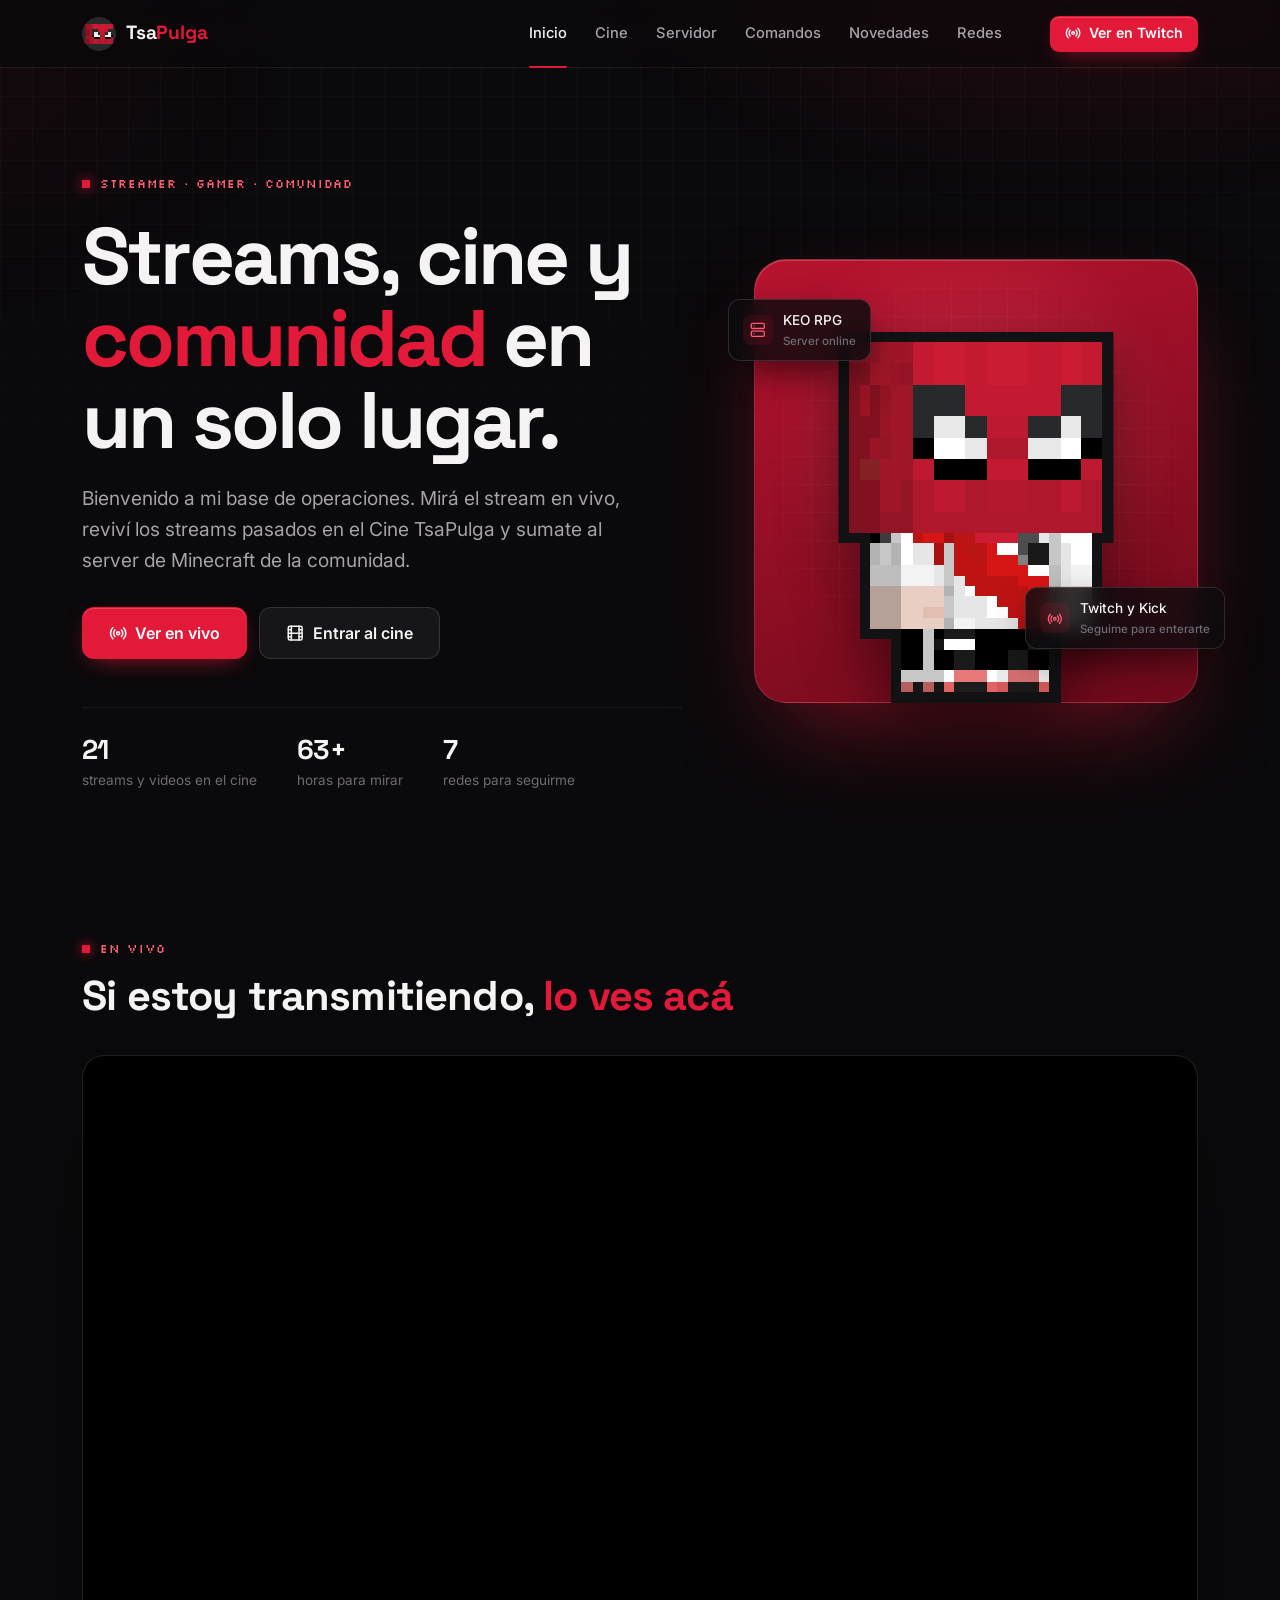
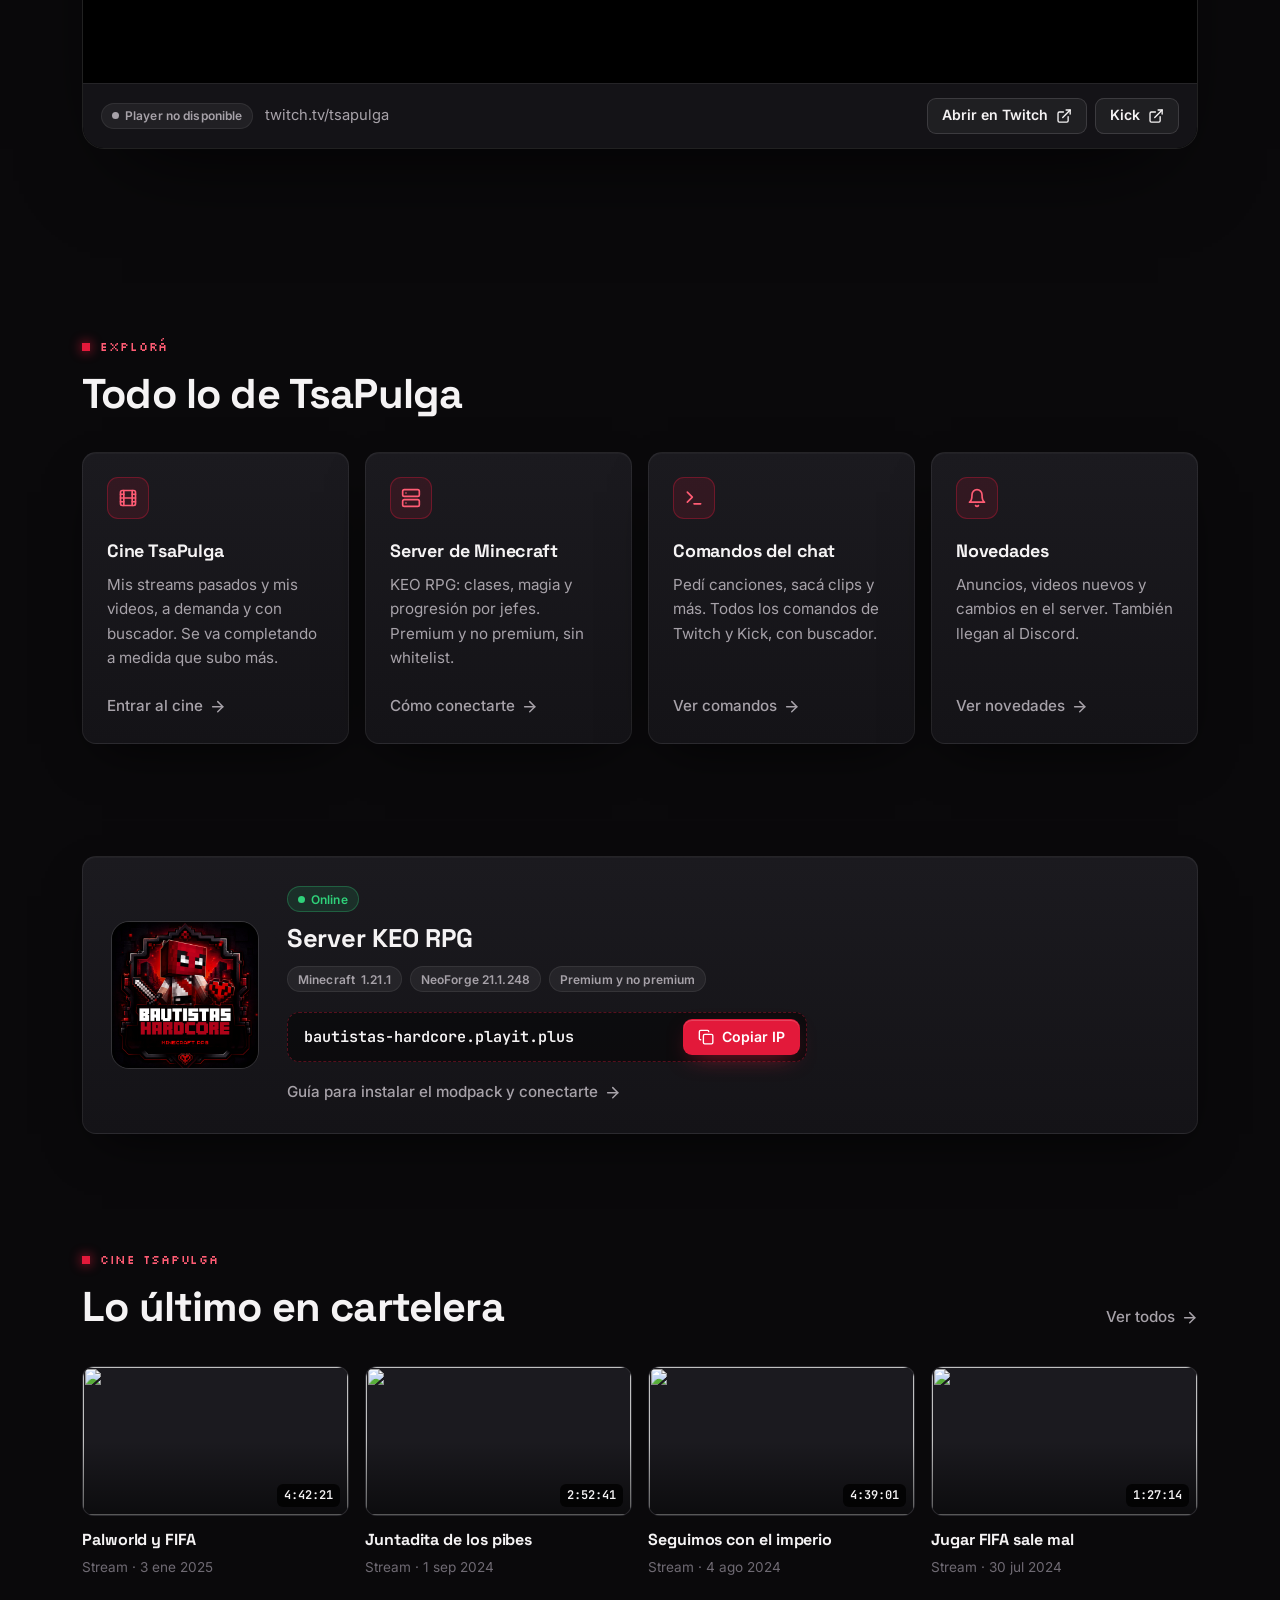
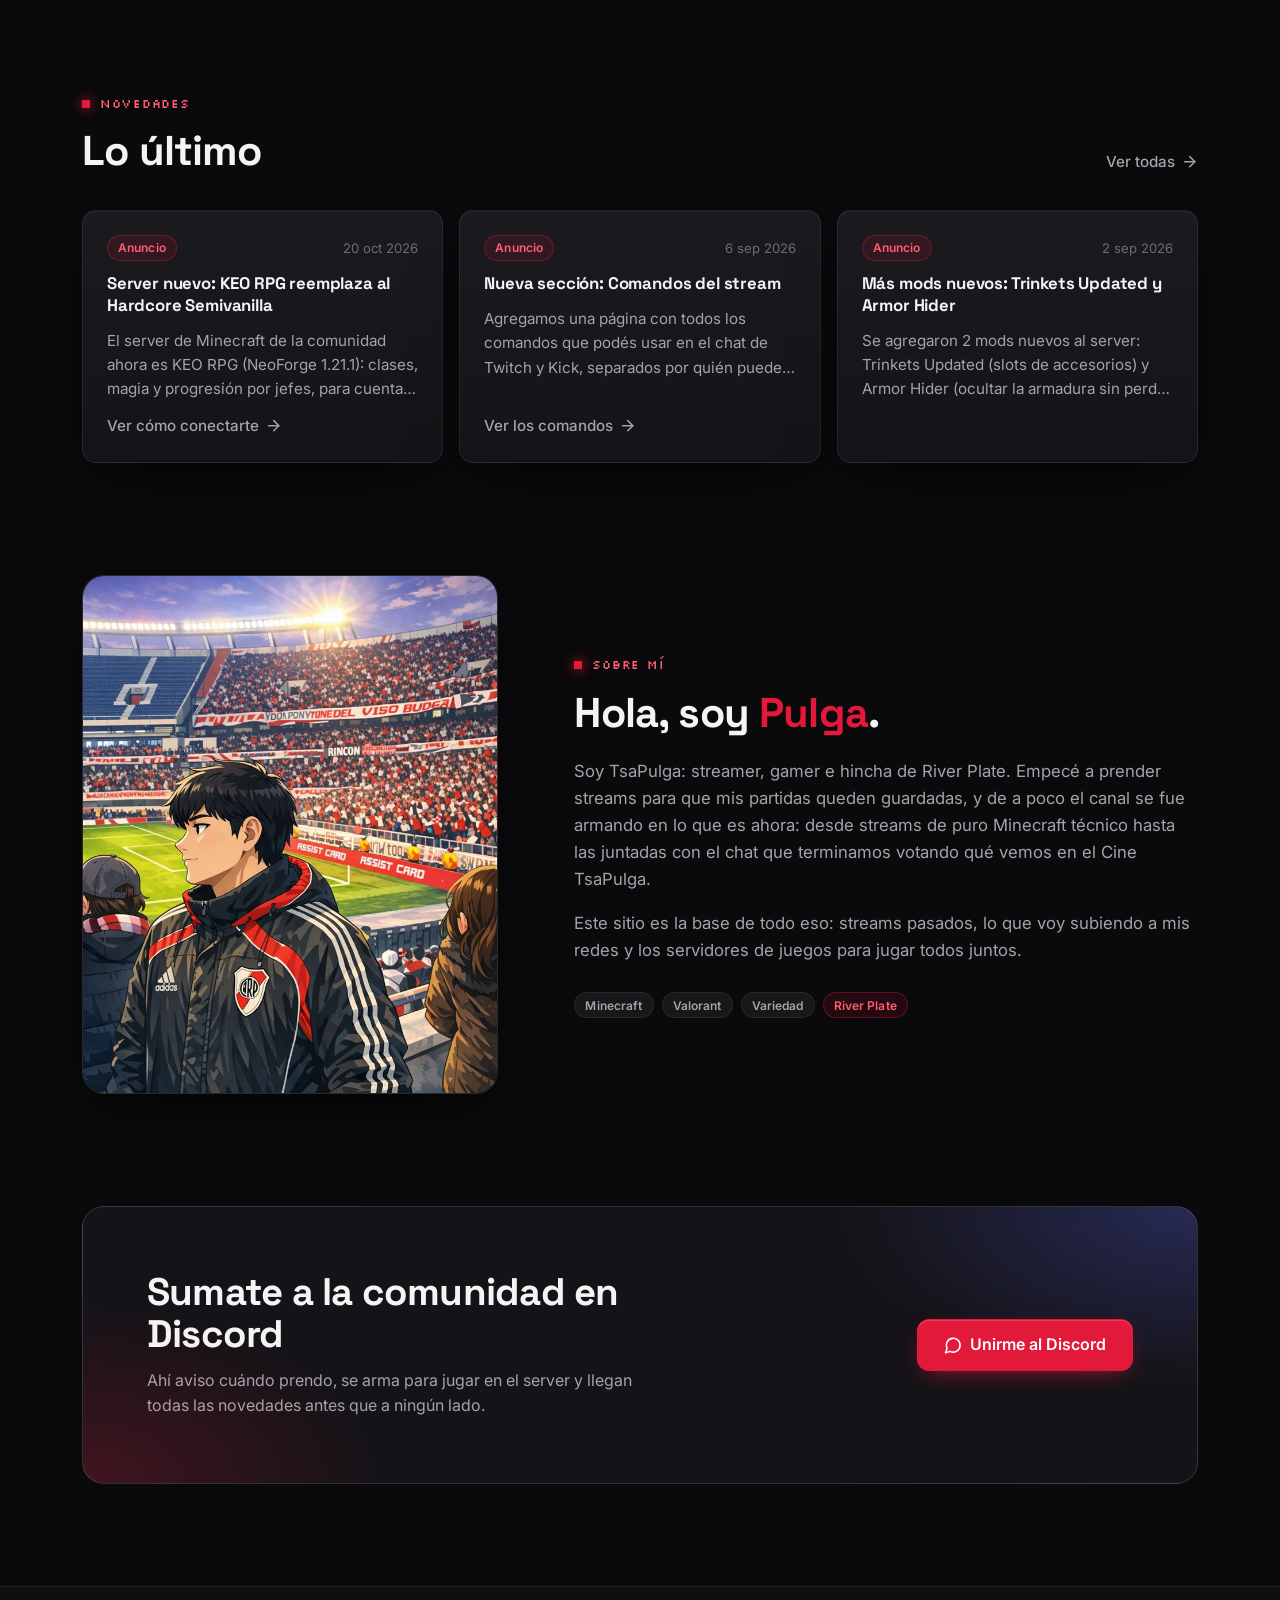
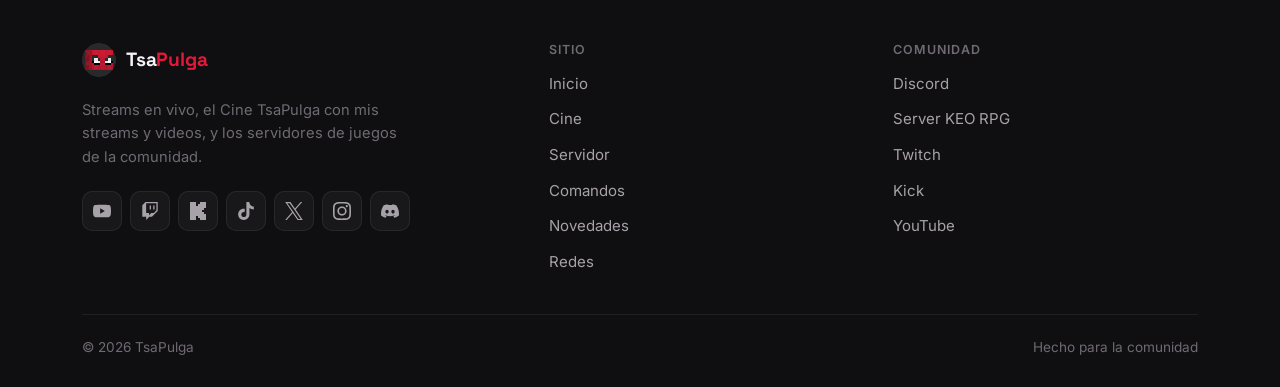
==== index.html @ 2b53e3c0 "Primera versión de TsaPulga v2 Rediseño completo del sitio de TsaPulga como proyecto aparte, en HTML" ====
<!DOCTYPE html>
<html lang="es">
<head>
    <meta charset="UTF-8">
    <meta name="viewport" content="width=device-width, initial-scale=1">
    <title>TsaPulga · Streams, cine y comunidad</title>
    <meta name="description" content="Sitio oficial de TsaPulga: streams en vivo, el Cine TsaPulga con los streams pasados y los videos, el server de Minecraft de la comunidad y todas las redes.">
    <meta name="theme-color" content="#0a090b">
    <meta property="og:type" content="website">
    <meta property="og:title" content="TsaPulga · Streams, cine y comunidad">
    <meta property="og:description" content="Streams en vivo, el Cine TsaPulga y el server de Minecraft de la comunidad.">
    <link rel="icon" type="image/png" href="assets/favicon.png">
    <link rel="preconnect" href="https://fonts.googleapis.com">
    <link rel="preconnect" href="https://fonts.gstatic.com" crossorigin>
    <link href="https://fonts.googleapis.com/css2?family=Inter:wght@400;500;600;700&family=JetBrains+Mono:wght@500;600&family=Silkscreen&family=Space+Grotesk:wght@500;600;700&display=swap" rel="stylesheet">
    <link rel="stylesheet" href="css/styles.css">
    <script src="js/data/config.js"></script>
    <script src="js/data/redes.js"></script>
    <script src="js/layout.js"></script>
</head>
<body>
    <site-header current="inicio"></site-header>

    <main id="contenido">

        <!-- Hero -->
        <section class="hero">
            <div class="container hero-grid">
                <div>
                    <span class="eyebrow">Streamer · Gamer · Comunidad</span>
                    <h1>Streams, cine y <em>comunidad</em> en un solo lugar.</h1>
                    <p class="hero-lead">
                        Bienvenido a mi base de operaciones. Mirá el stream en vivo,
                        reviví los streams pasados en el Cine TsaPulga y sumate al server de
                        Minecraft de la comunidad.
                    </p>
                    <div class="hero-actions">
                        <a class="btn btn-primary btn-lg" href="#en-vivo"><i data-icon="radio"></i> Ver en vivo</a>
                        <a class="btn btn-secondary btn-lg" href="cine.html"><i data-icon="film"></i> Entrar al cine</a>
                    </div>
                    <div class="stats">
                        <div><div class="stat-value" data-stat="streams">—</div><div class="stat-label">streams y videos en el cine</div></div>
                        <div><div class="stat-value" data-stat="horas">—</div><div class="stat-label">horas para mirar</div></div>
                        <div><div class="stat-value" data-stat="redes">—</div><div class="stat-label">redes para seguirme</div></div>
                    </div>
                </div>

                <div class="hero-art" aria-hidden="true">
                    <div class="hero-art-panel"></div>
                    <img src="assets/mascota-sola.png" alt="" width="245" height="330">
                    <div class="hero-tag hero-tag-1">
                        <span class="tag-icon"><i data-icon="server"></i></span>
                        <span><span data-server="nombre"></span><small>Server online</small></span>
                    </div>
                    <div class="hero-tag hero-tag-2" id="hero-estado">
                        <span class="tag-icon"><i data-icon="radio"></i></span>
                        <span>Twitch y Kick<small>Seguime para enterarte</small></span>
                    </div>
                </div>
            </div>
        </section>

        <!-- En vivo -->
        <section class="section-tight" id="en-vivo">
            <div class="container">
                <div class="section-head reveal">
                    <div>
                        <span class="eyebrow">En vivo</span>
                        <h2 class="section-title">Si estoy transmitiendo, <em>lo ves acá</em></h2>
                    </div>
                </div>
                <div class="live-frame reveal">
                    <div id="twitch-embed"></div>
                    <div class="live-bar">
                        <div class="live-bar-info">
                            <span class="badge" id="live-badge"><span class="dot"></span> Comprobando…</span>
                            <span>twitch.tv/<span id="twitch-canal"></span></span>
                        </div>
                        <div class="live-bar-actions">
                            <a class="btn btn-secondary btn-sm" id="link-twitch" target="_blank" rel="noopener">Abrir en Twitch <i data-icon="external"></i></a>
                            <a class="btn btn-secondary btn-sm" id="link-kick" target="_blank" rel="noopener">Kick <i data-icon="external"></i></a>
                        </div>
                    </div>
                </div>
            </div>
        </section>

        <!-- Accesos -->
        <section class="section">
            <div class="container">
                <div class="section-head reveal">
                    <div>
                        <span class="eyebrow">Explorá</span>
                        <h2 class="section-title">Todo lo de TsaPulga</h2>
                    </div>
                </div>
                <div class="grid grid-4 reveal">
                    <a class="card card-hover feature-card" href="cine.html">
                        <span class="card-icon"><i data-icon="film"></i></span>
                        <h3>Cine TsaPulga</h3>
                        <p>Mis streams pasados y mis videos, a demanda y con buscador. Se va completando a medida que subo más.</p>
                        <span class="link-arrow">Entrar al cine <i data-icon="arrowRight"></i></span>
                    </a>
                    <a class="card card-hover feature-card" href="servidor.html">
                        <span class="card-icon"><i data-icon="server"></i></span>
                        <h3>Server de Minecraft</h3>
                        <p>KEO RPG: clases, magia y progresión por jefes. Premium y no premium, sin whitelist.</p>
                        <span class="link-arrow">Cómo conectarte <i data-icon="arrowRight"></i></span>
                    </a>
                    <a class="card card-hover feature-card" href="comandos.html">
                        <span class="card-icon"><i data-icon="terminal"></i></span>
                        <h3>Comandos del chat</h3>
                        <p>Pedí canciones, sacá clips y más. Todos los comandos de Twitch y Kick, con buscador.</p>
                        <span class="link-arrow">Ver comandos <i data-icon="arrowRight"></i></span>
                    </a>
                    <a class="card card-hover feature-card" href="novedades.html">
                        <span class="card-icon"><i data-icon="bell"></i></span>
                        <h3>Novedades</h3>
                        <p>Anuncios, videos nuevos y cambios en el server. También llegan al Discord.</p>
                        <span class="link-arrow">Ver novedades <i data-icon="arrowRight"></i></span>
                    </a>
                </div>
            </div>
        </section>

        <!-- Server -->
        <section class="section">
            <div class="container">
                <div class="card server-card reveal">
                    <img class="server-logo" src="assets/keo-rpg.webp" alt="Logo del server Bautistas Hardcore, Minecraft RPG" width="148" height="148" loading="lazy">
                    <div>
                        <span class="badge badge-green"><span class="dot dot-pulse"></span> Online</span>
                        <h3 style="margin-top:12px">Server <span data-server="nombre"></span></h3>
                        <div class="server-meta">
                            <span class="badge"><span data-server="juego"></span><span data-server="version"></span></span>
                            <span class="badge" data-server="loader"></span>
                            <span class="badge">Premium y no premium</span>
                        </div>
                        <div class="ip-copy">
                            <code data-server="ip"></code>
                            <button class="btn btn-primary btn-sm" type="button" data-copiar-ip><i data-icon="copy"></i> Copiar IP</button>
                        </div>
                        <a class="link-arrow" href="servidor.html" style="margin-top:18px">Guía para instalar el modpack y conectarte <i data-icon="arrowRight"></i></a>
                    </div>
                </div>
            </div>
        </section>

        <!-- Últimos del cine -->
        <section class="section">
            <div class="container">
                <div class="section-head reveal">
                    <div>
                        <span class="eyebrow">Cine TsaPulga</span>
                        <h2 class="section-title">Lo último en cartelera</h2>
                    </div>
                    <a class="link-arrow" href="cine.html">Ver todos <i data-icon="arrowRight"></i></a>
                </div>
                <div class="grid grid-4" id="ultimos-videos"></div>
            </div>
        </section>

        <!-- Novedades -->
        <section class="section">
            <div class="container">
                <div class="section-head reveal">
                    <div>
                        <span class="eyebrow">Novedades</span>
                        <h2 class="section-title">Lo último</h2>
                    </div>
                    <a class="link-arrow" href="novedades.html">Ver todas <i data-icon="arrowRight"></i></a>
                </div>
                <div class="grid grid-3" id="ultimas-novedades"></div>
            </div>
        </section>

        <!-- Sobre mí -->
        <section class="section">
            <div class="container about">
                <div class="about-img reveal">
                    <img src="assets/sobre-mi.jpg" alt="Ilustración de TsaPulga en la cancha de River Plate" width="720" height="1080" loading="lazy">
                </div>
                <div class="about-text reveal">
                    <span class="eyebrow">Sobre mí</span>
                    <h2 class="section-title" style="margin-top:14px">Hola, soy <em>Pulga</em>.</h2>
                    <p>Soy TsaPulga: streamer, gamer e hincha de River Plate. Empecé a prender streams para que mis partidas queden guardadas, y de a poco el canal se fue armando en lo que es ahora: desde streams de puro Minecraft técnico hasta las juntadas con el chat que terminamos votando qué vemos en el Cine TsaPulga.</p>
                    <p>Este sitio es la base de todo eso: streams pasados, lo que voy subiendo a mis redes y los servidores de juegos para jugar todos juntos.</p>
                    <div class="about-tags">
                        <span class="badge">Minecraft</span>
                        <span class="badge">Valorant</span>
                        <span class="badge">Variedad</span>
                        <span class="badge badge-red">River Plate</span>
                    </div>
                </div>
            </div>
        </section>

        <!-- CTA Discord -->
        <section class="section">
            <div class="container">
                <div class="cta reveal">
                    <div>
                        <h2>Sumate a la comunidad en Discord</h2>
                        <p>Ahí aviso cuándo prendo, se arma para jugar en el server y llegan todas las novedades antes que a ningún lado.</p>
                    </div>
                    <a class="btn btn-primary btn-lg" id="cta-discord" target="_blank" rel="noopener"><i data-icon="message"></i> Unirme al Discord</a>
                </div>
            </div>
        </section>
    </main>

    <site-footer></site-footer>

    <script src="js/data/videos.js"></script>
    <script src="js/data/novedades.js"></script>
    <script src="js/componentes.js"></script>
    <script src="js/pages/inicio.js"></script>
    <script src="https://embed.twitch.tv/embed/v1.js"></script>
    <script src="js/pages/inicio-twitch.js"></script>
</body>
</html>
---- css/styles.css ----
/* =========================================================
   TsaPulga v2 — sistema de diseño
   ========================================================= */

:root {
    /* Superficies */
    --bg: #0a090b;
    --bg-2: #0f0e11;
    --surface: #141317;
    --surface-2: #1b1a1f;
    --surface-3: #232228;
    --border: rgba(255, 255, 255, 0.07);
    --border-strong: rgba(255, 255, 255, 0.13);

    /* Texto */
    --text: #f5f3f4;
    --muted: #a7a2a9;
    --subtle: #6f6a73;

    /* Marca */
    --red: #e3193a;
    --red-hover: #f22a4a;
    --red-ink: #ff5c74;
    --red-soft: rgba(227, 25, 58, 0.12);
    --red-line: rgba(227, 25, 58, 0.35);
    --green: #2fd27a;
    --green-soft: rgba(47, 210, 122, 0.12);

    /* Tipografía */
    --font-display: "Space Grotesk", "Segoe UI", system-ui, sans-serif;
    --font-body: "Inter", "Segoe UI", system-ui, sans-serif;
    --font-pixel: "Silkscreen", ui-monospace, monospace;
    --font-mono: "JetBrains Mono", ui-monospace, "Cascadia Code", Consolas, monospace;

    /* Medidas */
    --radius-sm: 8px;
    --radius: 14px;
    --radius-lg: 22px;
    --container: 1180px;
    --gutter: clamp(16px, 4vw, 32px);
    --header-h: 68px;
    --ease: cubic-bezier(.2, .7, .2, 1);
    --shadow: 0 1px 0 rgba(255,255,255,0.03) inset, 0 20px 50px -20px rgba(0,0,0,0.8);
}

*, *::before, *::after { box-sizing: border-box; }

html { -webkit-text-size-adjust: 100%; scroll-behavior: smooth; scroll-padding-top: calc(var(--header-h) + 64px); }

body {
    margin: 0;
    min-height: 100vh;
    display: flex;
    flex-direction: column;
    background: var(--bg);
    color: var(--text);
    font-family: var(--font-body);
    font-size: 16px;
    line-height: 1.6;
    -webkit-font-smoothing: antialiased;
    text-rendering: optimizeLegibility;
}
main { flex: 1; padding-bottom: clamp(56px, 8vw, 104px); }

/* Fondo: brillo rojo arriba + grilla de píxeles muy sutil */
body::before {
    content: "";
    position: fixed; inset: 0; z-index: -1; pointer-events: none;
    background:
        radial-gradient(900px 500px at 85% -10%, rgba(227, 25, 58, 0.16), transparent 60%),
        radial-gradient(700px 400px at -10% 10%, rgba(227, 25, 58, 0.07), transparent 60%),
        linear-gradient(rgba(255,255,255,0.025) 1px, transparent 1px) 0 0 / 32px 32px,
        linear-gradient(90deg, rgba(255,255,255,0.025) 1px, transparent 1px) 0 0 / 32px 32px;
    mask-image: linear-gradient(to bottom, #000 0%, rgba(0,0,0,0.35) 55%, transparent 100%);
}

img, svg, video, iframe { display: block; max-width: 100%; }
img { height: auto; }
a { color: inherit; text-decoration: none; }
button { font: inherit; color: inherit; }
h1, h2, h3, h4 { font-family: var(--font-display); line-height: 1.1; margin: 0; letter-spacing: -0.02em; font-weight: 700; }
p { margin: 0; }
ul, ol { margin: 0; padding: 0; list-style: none; }
code, kbd { font-family: var(--font-mono); }
::selection { background: var(--red); color: #fff; }

:focus-visible { outline: 2px solid var(--red-ink); outline-offset: 3px; border-radius: 6px; }

.sr-only { position: absolute; width: 1px; height: 1px; padding: 0; margin: -1px; overflow: hidden; clip: rect(0,0,0,0); border: 0; }
.skip-link {
    position: absolute; left: 12px; top: -60px; z-index: 300;
    background: var(--red); color: #fff; padding: 10px 16px; border-radius: var(--radius-sm); font-weight: 600;
}
.skip-link:focus { top: 12px; }

.container { width: 100%; max-width: var(--container); margin: 0 auto; padding: 0 var(--gutter); }

.icon { width: 1.15em; height: 1.15em; flex-shrink: 0; }

/* =========================================================
   Header
   ========================================================= */
.site-header {
    position: sticky; top: 0; z-index: 100;
    height: var(--header-h);
    border-bottom: 1px solid var(--border);
}
/* El desenfoque va en un pseudo-elemento: si estuviera en el header, el menú
   mobile (position: fixed) quedaría atrapado dentro y se vería transparente. */
.site-header::before {
    content: ""; position: absolute; inset: 0; z-index: -1;
    background: rgba(10, 9, 11, 0.72);
    backdrop-filter: saturate(160%) blur(14px);
    -webkit-backdrop-filter: saturate(160%) blur(14px);
}
.site-header .container { height: 100%; display: flex; align-items: center; gap: 28px; }

.brand { display: inline-flex; align-items: center; gap: 10px; font-family: var(--font-display); font-weight: 700; font-size: 1.2rem; letter-spacing: -0.01em; }
.brand img { width: 34px; height: 34px; border-radius: 50%; image-rendering: pixelated; }
.brand b { color: var(--red); font-weight: 700; }

.nav { display: flex; align-items: center; gap: 4px; margin-left: auto; }
.nav a {
    position: relative; padding: 8px 12px; border-radius: 8px;
    font-size: 0.92rem; font-weight: 500; color: var(--muted);
    transition: color .2s var(--ease), background .2s var(--ease);
}
.nav a:hover { color: var(--text); background: rgba(255,255,255,0.04); }
.nav a[aria-current="page"] { color: var(--text); }
.nav a[aria-current="page"]::after {
    content: ""; position: absolute; left: 12px; right: 12px; bottom: -15px; height: 2px;
    background: var(--red); border-radius: 2px;
}

.header-cta { margin-left: 8px; }

.nav-toggle {
    display: none; margin-left: auto; width: 42px; height: 42px; border-radius: 10px;
    background: transparent; border: 1px solid var(--border-strong); cursor: pointer;
    align-items: center; justify-content: center;
}

@media (max-width: 900px) {
    .nav-toggle { display: inline-flex; }
    .site-header .header-cta { display: none; }
    .nav {
        position: fixed; inset: var(--header-h) 0 auto 0; margin: 0;
        flex-direction: column; align-items: stretch; gap: 0;
        padding: 8px var(--gutter) 20px;
        background: var(--bg); border-bottom: 1px solid var(--border);
        box-shadow: 0 30px 60px -20px rgba(0,0,0,0.9);
        transform: translateY(-8px); opacity: 0; visibility: hidden;
        transition: opacity .2s var(--ease), transform .2s var(--ease), visibility .2s;
    }
    .nav.abierto { transform: none; opacity: 1; visibility: visible; }
    .nav a { padding: 14px 4px; border-radius: 0; border-bottom: 1px solid var(--border); font-size: 1rem; }
    .nav a[aria-current="page"] { color: var(--red-ink); }
    .nav a[aria-current="page"]::after { display: none; }
    .nav .btn { margin-top: 16px; }
}
@media (min-width: 901px) { .nav .nav-mobile-only { display: none; } }

/* =========================================================
   Botones, chips, badges
   ========================================================= */
.btn {
    display: inline-flex; align-items: center; justify-content: center; gap: 8px;
    height: 44px; padding: 0 20px; border-radius: 10px;
    font-weight: 600; font-size: 0.95rem; white-space: nowrap;
    border: 1px solid transparent; cursor: pointer;
    transition: background .2s var(--ease), border-color .2s var(--ease), transform .2s var(--ease), color .2s var(--ease);
}
.btn:active { transform: translateY(1px); }
.btn-primary { background: var(--red); color: #fff; box-shadow: 0 8px 24px -10px rgba(227,25,58,0.8), inset 0 1px 0 rgba(255,255,255,0.18); }
.btn-primary:hover { background: var(--red-hover); }
.btn-secondary { background: rgba(255,255,255,0.05); border-color: var(--border-strong); color: var(--text); }
.btn-secondary:hover { background: rgba(255,255,255,0.09); }
.btn-ghost { background: transparent; color: var(--muted); padding: 0 10px; }
.btn-ghost:hover { color: var(--text); }
.btn-sm { height: 36px; padding: 0 14px; font-size: 0.88rem; border-radius: 9px; }
.btn-lg { height: 52px; padding: 0 26px; font-size: 1rem; border-radius: 12px; }
.btn-block { width: 100%; }

.eyebrow {
    display: inline-flex; align-items: center; gap: 10px;
    font-family: var(--font-pixel); font-size: 0.78rem; letter-spacing: 0.06em; text-transform: uppercase;
    color: var(--red-ink);
}
.eyebrow::before { content: ""; width: 8px; height: 8px; background: var(--red); box-shadow: 0 0 12px var(--red); }

.badge {
    display: inline-flex; align-items: center; gap: 6px;
    height: 26px; padding: 0 10px; border-radius: 999px;
    font-size: 0.75rem; font-weight: 600; letter-spacing: 0.01em;
    background: rgba(255,255,255,0.06); color: var(--muted); border: 1px solid var(--border);
    white-space: nowrap;
}
.badge-red { background: var(--red-soft); color: var(--red-ink); border-color: var(--red-line); }
.badge-green { background: var(--green-soft); color: var(--green); border-color: rgba(47,210,122,0.3); }
.dot { width: 7px; height: 7px; border-radius: 50%; background: currentColor; }
.dot-pulse { animation: pulse 1.8s ease-in-out infinite; }
@keyframes pulse { 0%,100% { box-shadow: 0 0 0 0 currentColor; } 50% { box-shadow: 0 0 0 5px transparent; } }

.chips { display: flex; flex-wrap: wrap; gap: 8px; }
.chip {
    height: 36px; padding: 0 14px; border-radius: 999px; cursor: pointer;
    background: transparent; border: 1px solid var(--border-strong); color: var(--muted);
    font-size: 0.88rem; font-weight: 500; transition: all .2s var(--ease);
    display: inline-flex; align-items: center; gap: 8px;
}
.chip:hover { color: var(--text); border-color: rgba(255,255,255,0.25); }
.chip[aria-pressed="true"] { background: var(--text); color: var(--bg); border-color: var(--text); }
.chip .chip-count { font-size: 0.75rem; opacity: 0.6; }

/* =========================================================
   Secciones
   ========================================================= */
.section { padding: clamp(64px, 9vw, 112px) 0; }
.section-tight { padding: clamp(40px, 6vw, 72px) 0; }
.section + .section { padding-top: 0; }
main > .section:last-child { padding-bottom: 0; }

.section-head { display: flex; align-items: flex-end; justify-content: space-between; gap: 24px; margin-bottom: 36px; flex-wrap: wrap; }
.section-head .eyebrow { margin-bottom: 14px; }
.section-title { font-size: clamp(1.8rem, 3.6vw, 2.6rem); }
.section-title em { font-style: normal; color: var(--red); }
.section-lead { color: var(--muted); max-width: 560px; margin-top: 12px; font-size: 1.02rem; }

.link-arrow { display: inline-flex; align-items: center; gap: 6px; color: var(--muted); font-weight: 500; font-size: 0.95rem; transition: color .2s, gap .2s var(--ease); }
.link-arrow:hover { color: var(--text); gap: 10px; }

/* Encabezado de páginas internas */
.page-hero { padding: clamp(56px, 8vw, 96px) 0 clamp(32px, 4vw, 48px); }
.page-hero .eyebrow { margin-bottom: 18px; }
.page-hero h1 { font-size: clamp(2.3rem, 5.5vw, 4rem); max-width: 820px; }
.page-hero h1 em { font-style: normal; color: var(--red); }
.page-hero p { color: var(--muted); font-size: clamp(1.02rem, 1.5vw, 1.15rem); max-width: 620px; margin-top: 18px; }

/* =========================================================
   Cards
   ========================================================= */
.card {
    position: relative;
    background: linear-gradient(180deg, var(--surface-2), var(--surface));
    border: 1px solid var(--border);
    border-radius: var(--radius);
    padding: 24px;
    box-shadow: var(--shadow);
    min-width: 0;
}
.card-hover { transition: border-color .25s var(--ease), transform .25s var(--ease); }
.card-hover:hover { border-color: var(--border-strong); transform: translateY(-3px); }
.card h3 { font-size: 1.12rem; letter-spacing: -0.01em; }
.card p { color: var(--muted); font-size: 0.95rem; margin-top: 8px; overflow-wrap: anywhere; }
.card-icon {
    width: 42px; height: 42px; border-radius: 11px; margin-bottom: 18px;
    display: inline-flex; align-items: center; justify-content: center;
    background: var(--red-soft); color: var(--red-ink); border: 1px solid var(--red-line);
}
.card-icon .icon { width: 20px; height: 20px; }

.grid { display: grid; gap: 16px; }
.grid-2 { grid-template-columns: repeat(auto-fit, minmax(min(100%, 380px), 1fr)); }
.grid-3 { grid-template-columns: repeat(auto-fill, minmax(min(100%, 300px), 1fr)); }
.grid-4 { grid-template-columns: repeat(auto-fill, minmax(min(100%, 250px), 1fr)); }

/* Card destacada con link */
.feature-card { display: flex; flex-direction: column; gap: 4px; }
.feature-card .link-arrow { margin-top: auto; padding-top: 20px; }

/* =========================================================
   Home — hero
   ========================================================= */
.hero { padding: clamp(48px, 8vw, 104px) 0 clamp(40px, 6vw, 72px); }
.hero-grid { display: grid; grid-template-columns: 1.15fr 0.85fr; gap: clamp(32px, 6vw, 72px); align-items: center; }
.hero h1 { font-size: clamp(2.6rem, 6.4vw, 5rem); letter-spacing: -0.035em; line-height: 1.02; }
.hero h1 em { font-style: normal; color: var(--red); }
.hero-lead { color: var(--muted); font-size: clamp(1.05rem, 1.6vw, 1.2rem); max-width: 560px; margin-top: 22px; }
.hero-actions { display: flex; flex-wrap: wrap; gap: 12px; margin-top: 32px; }
.hero .eyebrow { margin-bottom: 22px; }

.stats { display: flex; flex-wrap: wrap; gap: 12px 40px; margin-top: 48px; padding-top: 28px; border-top: 1px solid var(--border); }
.stat-value { font-family: var(--font-display); font-weight: 700; font-size: 1.7rem; letter-spacing: -0.02em; line-height: 1; }
.stat-label { color: var(--subtle); font-size: 0.85rem; margin-top: 6px; }

.hero-art { position: relative; aspect-ratio: 1; max-width: 460px; width: 100%; justify-self: center; }
.hero-art-panel {
    position: absolute; inset: 0; border-radius: 32px; overflow: hidden;
    background:
        radial-gradient(circle at 50% 40%, rgba(255,90,110,0.35), transparent 60%),
        linear-gradient(160deg, #b8132f 0%, #6e0a1b 100%);
    border: 1px solid rgba(255,255,255,0.12);
    box-shadow: 0 40px 100px -30px rgba(227,25,58,0.55), inset 0 1px 0 rgba(255,255,255,0.2);
}
.hero-art-panel::before {
    content: ""; position: absolute; inset: 0;
    background:
        linear-gradient(rgba(255,255,255,0.07) 1px, transparent 1px) 0 0 / 28px 28px,
        linear-gradient(90deg, rgba(255,255,255,0.07) 1px, transparent 1px) 0 0 / 28px 28px;
    mask-image: radial-gradient(circle at 50% 50%, #000 30%, transparent 75%);
}
.hero-art img {
    position: absolute; left: 50%; bottom: 0; transform: translateX(-50%);
    width: 62%; image-rendering: pixelated;
    filter: drop-shadow(0 24px 30px rgba(0,0,0,0.45));
    animation: float 6s ease-in-out infinite;
}
@keyframes float { 0%,100% { transform: translate(-50%, 0); } 50% { transform: translate(-50%, -10px); } }

.hero-tag {
    position: absolute; display: inline-flex; align-items: center; gap: 10px;
    padding: 10px 14px; border-radius: 12px;
    background: rgba(12, 11, 14, 0.82); backdrop-filter: blur(10px); -webkit-backdrop-filter: blur(10px);
    border: 1px solid var(--border-strong); box-shadow: 0 16px 40px -12px rgba(0,0,0,0.8);
    font-size: 0.85rem; font-weight: 500; white-space: nowrap;
}
.hero-tag small { display: block; color: var(--subtle); font-size: 0.72rem; font-weight: 500; }
.hero-tag-1 { top: 9%; left: -6%; }
.hero-tag-2 { bottom: 12%; right: -6%; }
.hero-tag .tag-icon { width: 30px; height: 30px; border-radius: 8px; display: grid; place-items: center; background: var(--red-soft); color: var(--red-ink); }

@media (max-width: 900px) {
    .hero-grid { grid-template-columns: 1fr; }
    .hero-art { max-width: 300px; }
    .hero-tag-1 { left: -2%; }
    .hero-tag-2 { right: -2%; }
}

/* =========================================================
   Home — en vivo
   ========================================================= */
.live-frame {
    position: relative; border-radius: var(--radius-lg); overflow: hidden;
    border: 1px solid var(--border-strong); background: #000;
    box-shadow: 0 40px 90px -40px rgba(0,0,0,0.9);
}
.live-frame #twitch-embed, .live-frame iframe { width: 100%; aspect-ratio: 16 / 9; }
.live-frame.con-chat #twitch-embed { aspect-ratio: auto; height: min(62vw, 620px); }
.live-bar {
    display: flex; align-items: center; justify-content: space-between; gap: 12px; flex-wrap: wrap;
    padding: 14px 18px; background: var(--surface); border-top: 1px solid var(--border);
}
.live-bar-info { display: flex; align-items: center; gap: 12px; font-size: 0.92rem; color: var(--muted); }
.live-bar-actions { display: flex; gap: 8px; flex-wrap: wrap; }

/* =========================================================
   Server
   ========================================================= */
.server-card { display: grid; grid-template-columns: auto 1fr; gap: 28px; align-items: center; padding: 28px; }
.server-card .server-logo { width: 148px; border-radius: 18px; border: 1px solid var(--border-strong); }
.server-card h3 { font-size: 1.6rem; }
.server-meta { display: flex; flex-wrap: wrap; gap: 8px; margin: 14px 0 20px; }
@media (max-width: 640px) {
    .server-card { grid-template-columns: 1fr; text-align: left; }
    .server-card .server-logo { width: 112px; }
}

.ip-copy {
    display: flex; align-items: center; gap: 10px; max-width: 520px;
    padding: 6px 6px 6px 16px; border-radius: 12px;
    background: rgba(0,0,0,0.45); border: 1px dashed var(--red-line);
}
.ip-copy code { flex: 1; min-width: 0; font-size: 0.95rem; font-weight: 600; overflow-wrap: anywhere; line-height: 1.35; }
.ip-copy .btn { flex-shrink: 0; }

.server-hero { display: grid; grid-template-columns: 1fr 380px; gap: clamp(28px, 5vw, 64px); align-items: center; }
.server-panel { padding: 28px; }
.server-panel .server-logo { width: 62%; border-radius: 14px; margin: 0 auto 22px; border: 1px solid var(--border-strong); }
.spec-list { display: grid; gap: 0; margin-top: 20px; }
.spec-list div { display: flex; justify-content: space-between; gap: 16px; padding: 11px 0; border-top: 1px solid var(--border); font-size: 0.92rem; }
.spec-list dt { color: var(--subtle); }
.spec-list dd { margin: 0; font-weight: 600; text-align: right; }
@media (max-width: 900px) { .server-hero { grid-template-columns: 1fr; } .server-panel { max-width: 460px; } }

/* Sub-navegación de página (sticky) */
.subnav {
    position: sticky; top: var(--header-h); z-index: 50;
    background: rgba(10, 9, 11, 0.85); backdrop-filter: blur(12px); -webkit-backdrop-filter: blur(12px);
    border-bottom: 1px solid var(--border);
}
.subnav .container { display: flex; gap: 4px; overflow-x: auto; scrollbar-width: none; }
.subnav .container::-webkit-scrollbar { display: none; }
.subnav a {
    padding: 14px 14px; font-size: 0.9rem; font-weight: 500; color: var(--muted); white-space: nowrap;
    border-bottom: 2px solid transparent; transition: color .2s, border-color .2s;
}
.subnav a:hover { color: var(--text); }
.subnav a.activo { color: var(--text); border-color: var(--red); }

/* Pasos numerados */
.steps { display: grid; gap: 14px; counter-reset: paso; }
.step { display: grid; grid-template-columns: 52px 1fr; gap: 20px; align-items: start; }
.step::before {
    counter-increment: paso; content: counter(paso, decimal-leading-zero);
    width: 52px; height: 52px; border-radius: 14px; display: grid; place-items: center;
    font-family: var(--font-pixel); font-size: 0.95rem; color: var(--red-ink);
    background: var(--red-soft); border: 1px solid var(--red-line);
}
.step h3 { font-size: 1.12rem; margin-top: 2px; }
.step p { color: var(--muted); margin-top: 6px; font-size: 0.96rem; }
.step-actions { display: flex; flex-wrap: wrap; gap: 10px; margin-top: 16px; }
.step-option { display: flex; flex-direction: column; gap: 8px; }
.step-option span { font-size: 0.78rem; color: var(--subtle); font-weight: 600; text-transform: uppercase; letter-spacing: 0.05em; }

kbd, .cmd {
    display: inline-block; font-size: 0.86em; padding: 1px 7px; border-radius: 6px;
    background: rgba(255,255,255,0.07); border: 1px solid var(--border-strong); color: var(--text);
    white-space: nowrap;
}

/* Lista de reglas */
.rules { display: grid; grid-template-columns: repeat(auto-fit, minmax(min(100%, 420px), 1fr)); gap: 0 32px; }
.rule { display: grid; grid-template-columns: 40px 1fr; gap: 16px; padding: 20px 0; border-top: 1px solid var(--border); }
.rule-n { font-family: var(--font-pixel); color: var(--red-ink); font-size: 0.85rem; padding-top: 3px; }
.rule h3 { font-size: 1.02rem; }
.rule p { color: var(--muted); font-size: 0.94rem; margin-top: 4px; }

/* =========================================================
   Cine
   ========================================================= */
.toolbar { display: flex; flex-wrap: wrap; gap: 12px; align-items: center; justify-content: space-between; margin-bottom: 28px; }
.search {
    position: relative; flex: 1 1 320px; max-width: 440px;
}
.search .icon { position: absolute; left: 14px; top: 50%; transform: translateY(-50%); color: var(--subtle); pointer-events: none; }
.search input {
    width: 100%; height: 46px; padding: 0 16px 0 42px; border-radius: 12px;
    background: var(--surface); border: 1px solid var(--border-strong); color: var(--text);
    font: inherit; font-size: 0.95rem; transition: border-color .2s, box-shadow .2s;
}
.search input::placeholder { color: var(--subtle); }
.search input:focus { outline: none; border-color: var(--red-line); box-shadow: 0 0 0 4px var(--red-soft); }
.result-count { color: var(--subtle); font-size: 0.9rem; }

.video-card {
    display: flex; flex-direction: column; text-align: left; width: 100%;
    background: none; border: 0; padding: 0; cursor: pointer;
}
.thumb {
    position: relative; aspect-ratio: 16 / 9; border-radius: 12px; overflow: hidden;
    background: var(--surface-2); border: 1px solid var(--border);
}
.thumb img { width: 100%; height: 100%; object-fit: cover; transition: transform .5s var(--ease), filter .3s; }
.thumb::after {
    content: ""; position: absolute; inset: 0;
    background: linear-gradient(to top, rgba(0,0,0,0.55), transparent 50%);
}
.thumb-play {
    position: absolute; left: 50%; top: 50%; z-index: 1; transform: translate(-50%, -50%) scale(0.85);
    width: 56px; height: 56px; border-radius: 50%; display: grid; place-items: center;
    background: var(--red); color: #fff; opacity: 0; transition: opacity .25s, transform .25s var(--ease);
    box-shadow: 0 10px 30px -6px rgba(227,25,58,0.8);
}
.thumb-play .icon { width: 22px; height: 22px; margin-left: 3px; }
.thumb-dur {
    position: absolute; right: 8px; bottom: 8px; z-index: 1;
    padding: 2px 7px; border-radius: 6px; background: rgba(0,0,0,0.8);
    font-family: var(--font-mono); font-size: 0.75rem; font-weight: 600;
}
.video-card:hover .thumb img, .video-card:focus-visible .thumb img { transform: scale(1.04); filter: brightness(0.8); }
.video-card:hover .thumb-play, .video-card:focus-visible .thumb-play { opacity: 1; transform: translate(-50%, -50%) scale(1); }
.video-card h3 { font-size: 1rem; margin-top: 14px; line-height: 1.3; letter-spacing: -0.005em; }
.video-meta { color: var(--subtle); font-size: 0.85rem; margin-top: 6px; }

.empty-state { padding: 64px 24px; text-align: center; color: var(--muted); border: 1px dashed var(--border-strong); border-radius: var(--radius); }

/* Modal de video */
.video-dialog {
    width: min(1100px, calc(100vw - 32px)); max-width: none; padding: 0; border: 0;
    background: transparent; color: var(--text);
}
.video-dialog::backdrop { background: rgba(4, 3, 5, 0.9); backdrop-filter: blur(6px); }
.video-dialog[open] { animation: aparecer .25s var(--ease); }
@keyframes aparecer { from { opacity: 0; transform: translateY(10px) scale(0.98); } }
.video-dialog-head { display: flex; align-items: center; justify-content: space-between; gap: 16px; margin-bottom: 12px; }
.video-dialog-head h2 { font-size: 1.1rem; }
.video-dialog-player { aspect-ratio: 16 / 9; border-radius: 14px; overflow: hidden; background: #000; border: 1px solid var(--border-strong); }
.video-dialog-player iframe { width: 100%; height: 100%; border: 0; }
.icon-btn {
    width: 40px; height: 40px; border-radius: 10px; display: inline-grid; place-items: center; flex-shrink: 0;
    background: rgba(255,255,255,0.06); border: 1px solid var(--border-strong); cursor: pointer; transition: background .2s;
}
.icon-btn:hover { background: rgba(255,255,255,0.12); }

/* =========================================================
   Comandos
   ========================================================= */
.cmd-group + .cmd-group { margin-top: 56px; }
.cmd-group-head { display: flex; align-items: baseline; justify-content: space-between; gap: 16px; flex-wrap: wrap; margin-bottom: 16px; }
.cmd-group-head h2 { font-size: 1.4rem; }
.cmd-group-head p { color: var(--subtle); font-size: 0.92rem; }
.cmd-list { border: 1px solid var(--border); border-radius: var(--radius); overflow: hidden; background: var(--surface); }
.cmd-row {
    display: grid; grid-template-columns: minmax(200px, 340px) 1fr; gap: 20px; align-items: center;
    padding: 14px 20px; border-top: 1px solid var(--border);
}
.cmd-row:first-child { border-top: 0; }
.cmd-row:hover { background: rgba(255,255,255,0.02); }
.cmd-names { display: flex; flex-wrap: wrap; gap: 6px; }
.cmd-copy {
    display: inline-flex; align-items: center; gap: 6px; height: 30px; padding: 0 10px; border-radius: 8px; cursor: pointer;
    font-family: var(--font-mono); font-size: 0.86rem; font-weight: 600; color: var(--text);
    background: rgba(255,255,255,0.05); border: 1px solid var(--border-strong);
    transition: border-color .2s, background .2s, color .2s; max-width: 100%;
}
.cmd-copy span { overflow: hidden; text-overflow: ellipsis; }
.cmd-copy .icon { width: 13px; height: 13px; opacity: 0.35; transition: opacity .2s; }
.cmd-copy:hover { border-color: var(--red-line); background: var(--red-soft); color: #fff; }
.cmd-copy:hover .icon { opacity: 0.8; }
.cmd-desc { color: var(--muted); font-size: 0.95rem; }
@media (max-width: 680px) {
    .cmd-row { grid-template-columns: 1fr; gap: 8px; padding: 16px; }
}

/* =========================================================
   Novedades
   ========================================================= */
.news-list { display: grid; gap: 14px; }
.news-item { display: grid; grid-template-columns: 120px 1fr; gap: 28px; padding: 26px 28px; }
.news-date { color: var(--subtle); font-size: 0.86rem; font-weight: 500; padding-top: 2px; }
.news-date strong { display: block; color: var(--text); font-family: var(--font-display); font-size: 1.6rem; line-height: 1; letter-spacing: -0.02em; margin-bottom: 4px; }
.news-item h3 { font-size: 1.2rem; margin-top: 12px; }
.news-item p { margin-top: 10px; }
.news-item .link-arrow { margin-top: 16px; color: var(--red-ink); }
.news-item .link-arrow:hover { color: #fff; }
@media (max-width: 640px) {
    .news-item { grid-template-columns: 1fr; gap: 6px; padding: 22px; }
    .news-date strong { display: inline; font-size: 1rem; margin: 0 4px 0 0; }
}

/* Mini novedades (home) */
.news-mini { display: flex; flex-direction: column; gap: 12px; }
.news-mini .news-mini-top { display: flex; justify-content: space-between; align-items: center; gap: 10px; }
.news-mini time { color: var(--subtle); font-size: 0.82rem; }
.news-mini h3 { font-size: 1.05rem; line-height: 1.3; }
.news-mini p { margin-top: 0; display: -webkit-box; -webkit-line-clamp: 3; -webkit-box-orient: vertical; overflow: hidden; }

/* =========================================================
   Redes
   ========================================================= */
.social-card { display: flex; align-items: center; gap: 18px; padding: 20px; }
.social-logo { width: 54px; height: 54px; border-radius: 14px; display: grid; place-items: center; flex-shrink: 0; }
.social-logo svg { width: 26px; height: 26px; }
.social-card h3 { font-size: 1.08rem; }
.social-card p { margin-top: 2px; font-size: 0.9rem; color: var(--subtle); }
.social-card .icon-arrow { margin-left: auto; color: var(--subtle); transition: color .2s, transform .2s var(--ease); }
.social-card:hover .icon-arrow { color: var(--text); transform: translate(2px, -2px); }

.social-row { display: flex; flex-wrap: wrap; gap: 8px; }
.social-icon {
    width: 40px; height: 40px; border-radius: 10px; display: grid; place-items: center;
    background: rgba(255,255,255,0.04); border: 1px solid var(--border); color: var(--muted);
    transition: color .2s, background .2s, border-color .2s, transform .2s var(--ease);
}
.social-icon svg { width: 18px; height: 18px; }
.social-icon:hover { color: #fff; background: rgba(255,255,255,0.09); border-color: var(--border-strong); transform: translateY(-2px); }

/* =========================================================
   Sobre mí
   ========================================================= */
.about { display: grid; grid-template-columns: 0.8fr 1.2fr; gap: clamp(32px, 6vw, 80px); align-items: center; }
.about-img { position: relative; border-radius: var(--radius-lg); overflow: hidden; border: 1px solid var(--border-strong); box-shadow: var(--shadow); }
.about-img img { width: 100%; aspect-ratio: 4 / 5; object-fit: cover; object-position: center 35%; }
.about-text p { color: var(--muted); font-size: 1.05rem; margin-top: 18px; }
.about-text p:first-of-type { margin-top: 22px; }
.about-tags { display: flex; flex-wrap: wrap; gap: 8px; margin-top: 28px; }
@media (max-width: 820px) { .about { grid-template-columns: 1fr; } .about-img { max-width: 380px; } }

/* =========================================================
   CTA final
   ========================================================= */
.cta {
    position: relative; overflow: hidden; border-radius: var(--radius-lg);
    padding: clamp(36px, 6vw, 64px);
    background:
        radial-gradient(600px 300px at 100% 0%, rgba(88,101,242,0.28), transparent 60%),
        radial-gradient(500px 300px at 0% 100%, rgba(227,25,58,0.22), transparent 60%),
        var(--surface);
    border: 1px solid var(--border-strong);
    display: flex; align-items: center; justify-content: space-between; gap: 32px; flex-wrap: wrap;
}
.cta h2 { font-size: clamp(1.6rem, 3.4vw, 2.4rem); max-width: 560px; }
.cta p { color: var(--muted); margin-top: 12px; max-width: 520px; }

/* =========================================================
   Footer
   ========================================================= */
.site-footer { border-top: 1px solid var(--border); background: var(--bg-2); }
.footer-grid { display: grid; grid-template-columns: 1.4fr repeat(2, 1fr); gap: 40px; padding: 56px 0 40px; }
.footer-grid p { color: var(--subtle); font-size: 0.92rem; margin-top: 14px; max-width: 320px; }
.footer-grid h4 { font-family: var(--font-body); font-size: 0.78rem; font-weight: 600; text-transform: uppercase; letter-spacing: 0.08em; color: var(--subtle); margin-bottom: 14px; }
.footer-grid ul { display: grid; gap: 10px; }
.footer-grid li a { color: var(--muted); font-size: 0.94rem; transition: color .2s; }
.footer-grid li a:hover { color: var(--text); }
.footer-grid .social-row { margin-top: 22px; }
.footer-bottom { display: flex; justify-content: space-between; gap: 16px; flex-wrap: wrap; padding: 22px 0 28px; border-top: 1px solid var(--border); color: var(--subtle); font-size: 0.85rem; }
@media (max-width: 760px) { .footer-grid { grid-template-columns: 1fr 1fr; } .footer-grid > :first-child { grid-column: 1 / -1; } }

/* =========================================================
   Toast
   ========================================================= */
.toast {
    position: fixed; left: 50%; bottom: 24px; z-index: 400; transform: translate(-50%, 20px);
    display: inline-flex; align-items: center; gap: 10px;
    padding: 12px 18px; border-radius: 12px; background: var(--text); color: var(--bg);
    font-weight: 600; font-size: 0.92rem; box-shadow: 0 20px 50px -10px rgba(0,0,0,0.8);
    opacity: 0; pointer-events: none; transition: opacity .25s var(--ease), transform .25s var(--ease);
}
.toast.visible { opacity: 1; transform: translate(-50%, 0); }
.toast .icon { color: #12a150; }

/* =========================================================
   Animación de entrada
   ========================================================= */
.reveal { opacity: 0; transform: translateY(16px); transition: opacity .7s var(--ease), transform .7s var(--ease); }
.reveal.visible { opacity: 1; transform: none; }

@media (prefers-reduced-motion: reduce) {
    *, *::before, *::after { animation: none !important; transition: none !important; }
    html { scroll-behavior: auto; }
    .reveal { opacity: 1; transform: none; }
}

/* 404 */
.not-found { min-height: 60vh; display: grid; place-items: center; text-align: center; padding: 80px 0; }
.not-found img { width: 120px; margin: 0 auto 28px; image-rendering: pixelated; }
.not-found h1 { font-size: clamp(3rem, 10vw, 6rem); }
.not-found p { color: var(--muted); margin: 12px auto 28px; max-width: 420px; }
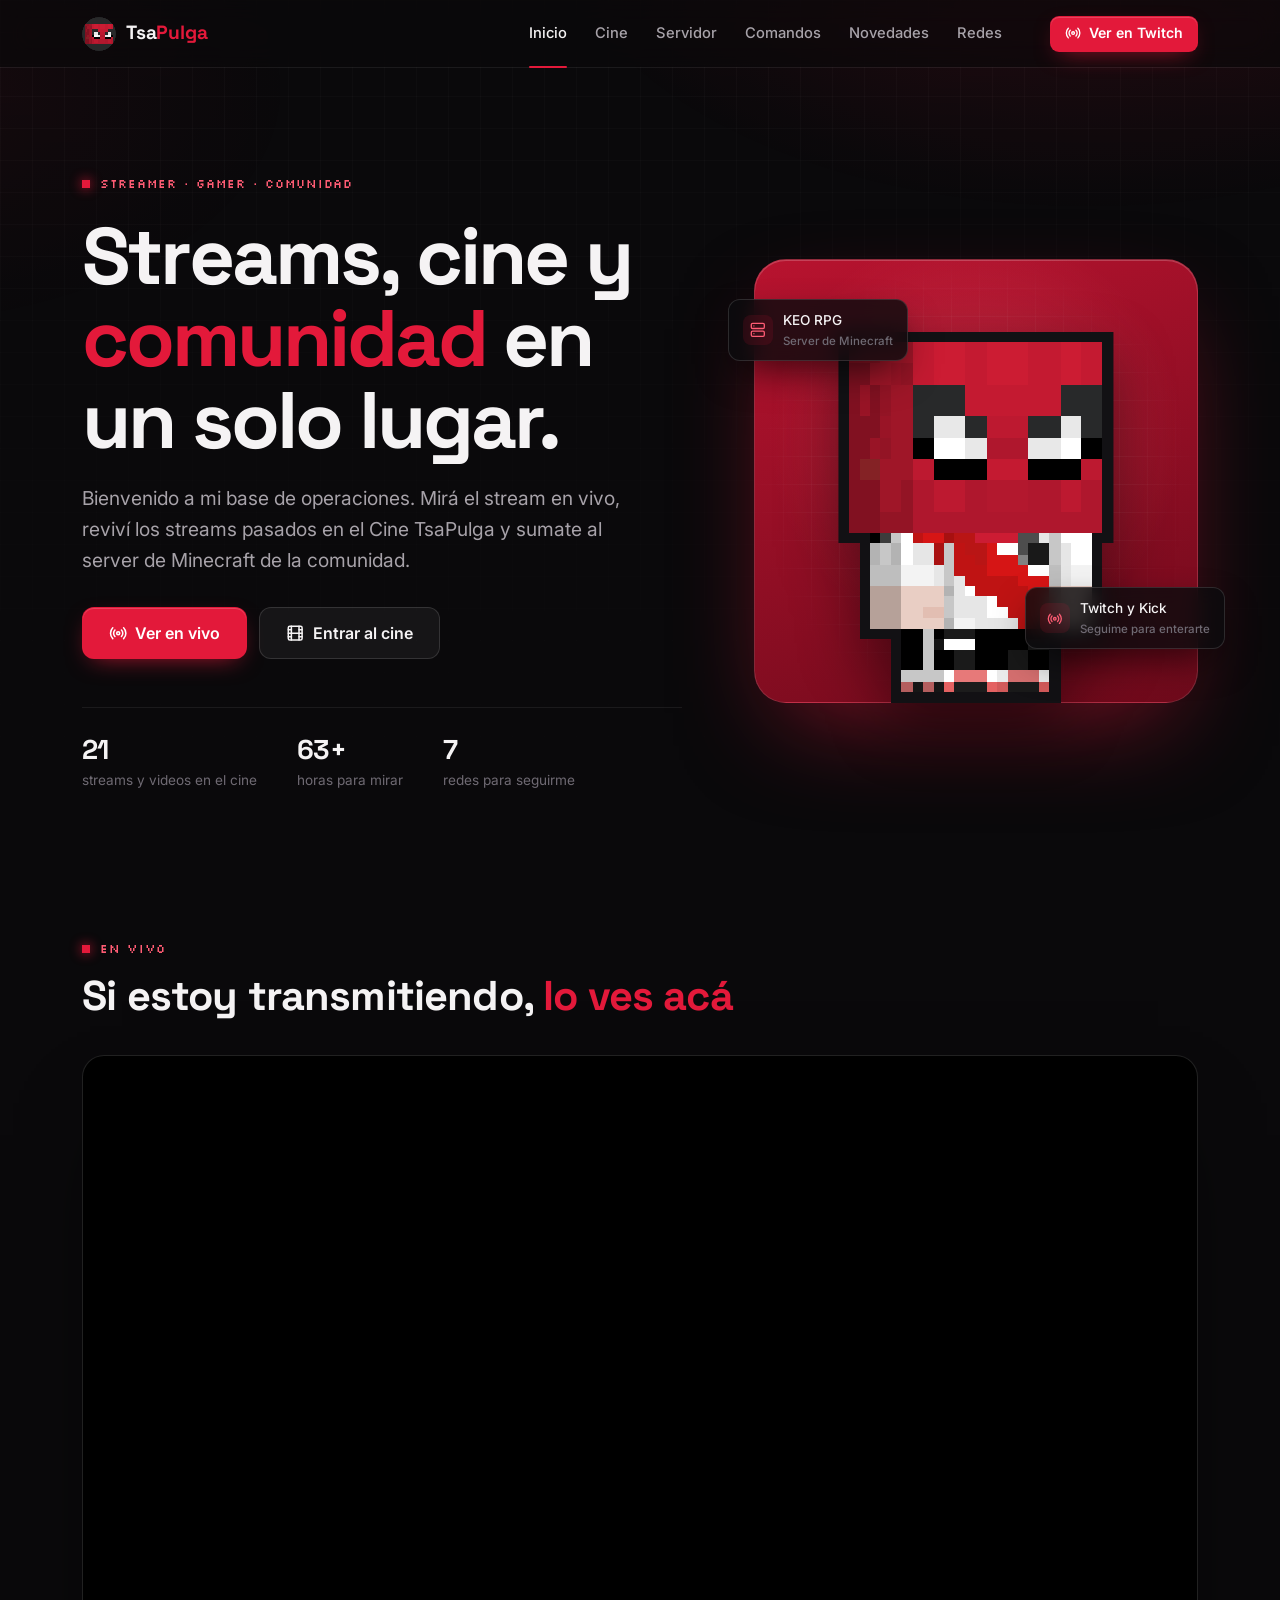
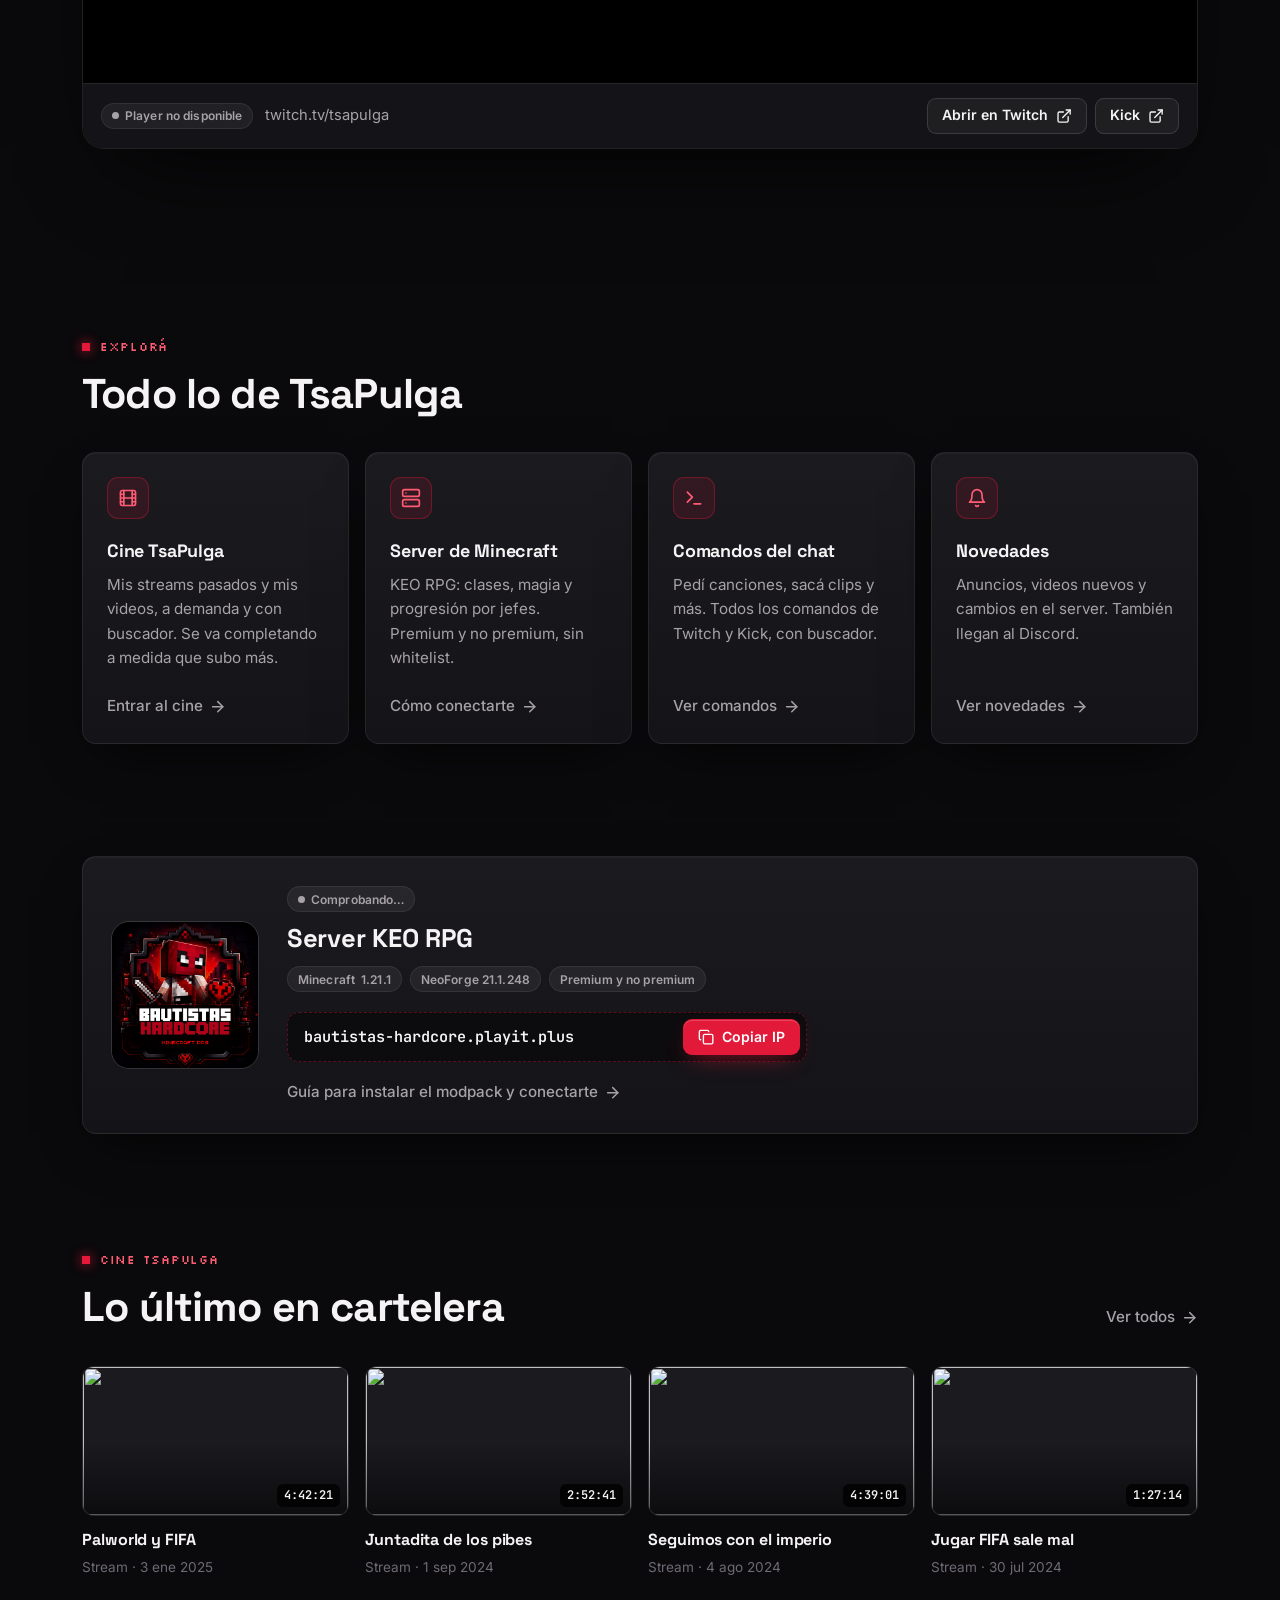
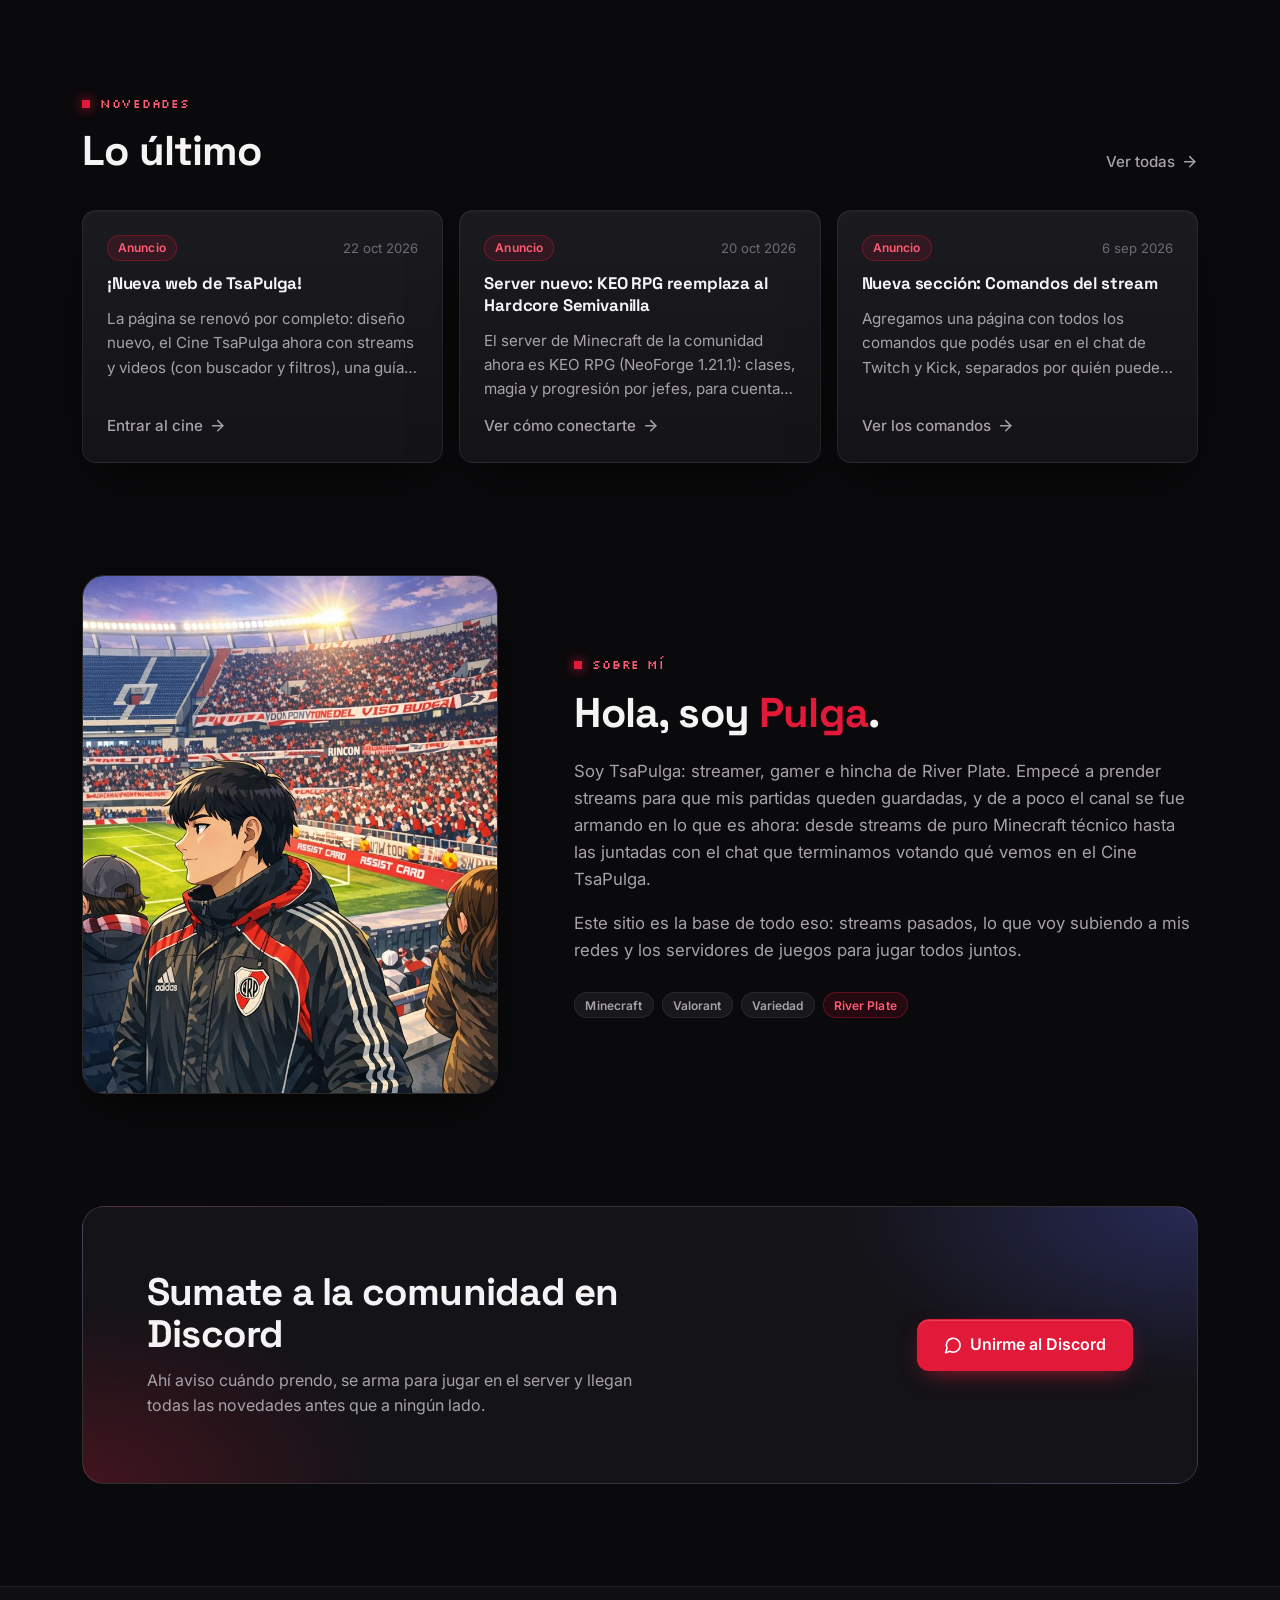
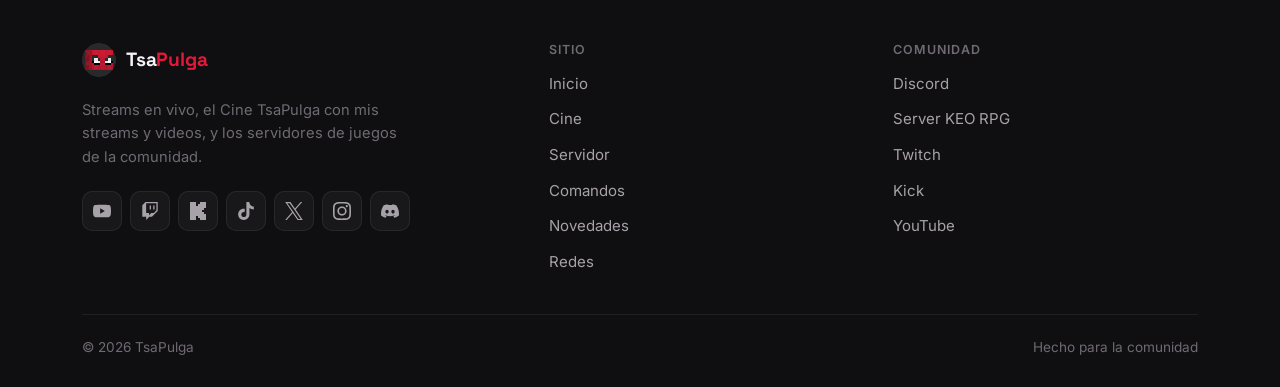
==== commit b2c2a353: "Muestra el estado en vivo del server de Minecraft El inicio y la página del server muestran si está " ====
--- a/index.html
+++ b/index.html
@@ -50,7 +50,7 @@
                     <img src="assets/mascota-sola.png" alt="" width="245" height="330">
                     <div class="hero-tag hero-tag-1">
                         <span class="tag-icon"><i data-icon="server"></i></span>
-                        <span><span data-server="nombre"></span><small>Server online</small></span>
+                        <span><span data-server="nombre"></span><small data-server-resumen>Server de Minecraft</small></span>
                     </div>
                     <div class="hero-tag hero-tag-2" id="hero-estado">
                         <span class="tag-icon"><i data-icon="radio"></i></span>
@@ -129,7 +129,7 @@
                 <div class="card server-card reveal">
                     <img class="server-logo" src="assets/keo-rpg.webp" alt="Logo del server Bautistas Hardcore, Minecraft RPG" width="148" height="148" loading="lazy">
                     <div>
-                        <span class="badge badge-green"><span class="dot dot-pulse"></span> Online</span>
+                        <span class="badge" data-server-estado><span class="dot"></span> Comprobando…</span>
                         <h3 style="margin-top:12px">Server <span data-server="nombre"></span></h3>
                         <div class="server-meta">
                             <span class="badge"><span data-server="juego"></span><span data-server="version"></span></span>
@@ -140,6 +140,7 @@
                             <code data-server="ip"></code>
                             <button class="btn btn-primary btn-sm" type="button" data-copiar-ip><i data-icon="copy"></i> Copiar IP</button>
                         </div>
+                        <div class="server-live" data-server-jugadores hidden></div>
                         <a class="link-arrow" href="servidor.html" style="margin-top:18px">Guía para instalar el modpack y conectarte <i data-icon="arrowRight"></i></a>
                     </div>
                 </div>
--- a/css/styles.css
+++ b/css/styles.css
@@ -363,6 +363,22 @@
 .ip-copy code { flex: 1; min-width: 0; font-size: 0.95rem; font-weight: 600; overflow-wrap: anywhere; line-height: 1.35; }
 .ip-copy .btn { flex-shrink: 0; }
 
+/* Estado del server en vivo */
+.server-live { margin-top: 18px; }
+.server-live-titulo { font-size: 0.72rem; font-weight: 600; letter-spacing: 0.08em; text-transform: uppercase; color: var(--subtle); margin-bottom: 10px; }
+.jugadores { display: flex; flex-wrap: wrap; gap: 8px; }
+.jugador {
+    display: inline-flex; align-items: center; gap: 8px; height: 32px; padding: 0 12px 0 4px; border-radius: 999px;
+    background: rgba(255,255,255,0.05); border: 1px solid var(--border); font-size: 0.85rem; font-weight: 600;
+    max-width: 100%; overflow: hidden; text-overflow: ellipsis; white-space: nowrap;
+}
+.jugador-inicial {
+    width: 24px; height: 24px; flex-shrink: 0; border-radius: 50%; display: grid; place-items: center;
+    background: var(--red-soft); color: var(--red-ink); font-size: 0.75rem; font-weight: 700;
+}
+.jugador-mas { padding: 0 12px; color: var(--muted); }
+.jugadores-vacio { margin: 0; color: var(--subtle); font-size: 0.9rem; }
+
 .server-hero { display: grid; grid-template-columns: 1fr 380px; gap: clamp(28px, 5vw, 64px); align-items: center; }
 .server-panel { padding: 28px; }
 .server-panel .server-logo { width: 62%; border-radius: 14px; margin: 0 auto 22px; border: 1px solid var(--border-strong); }
